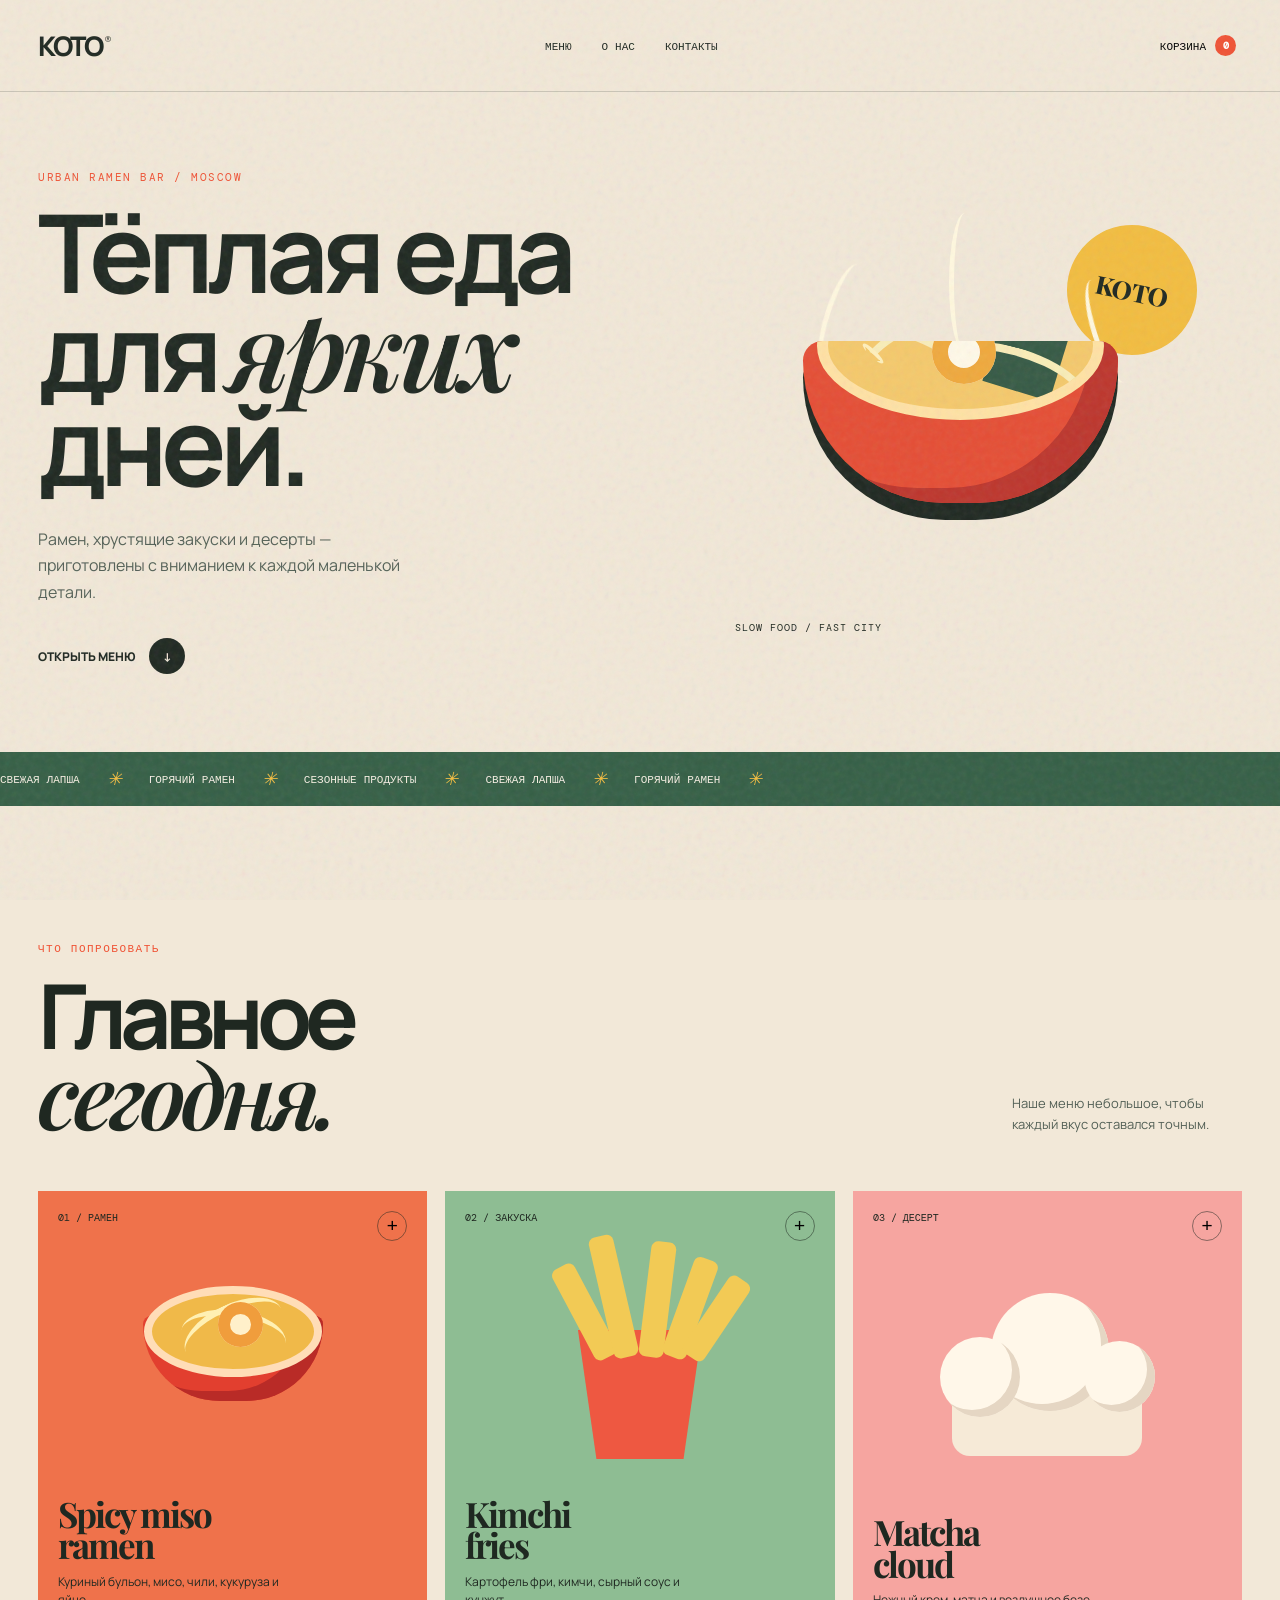
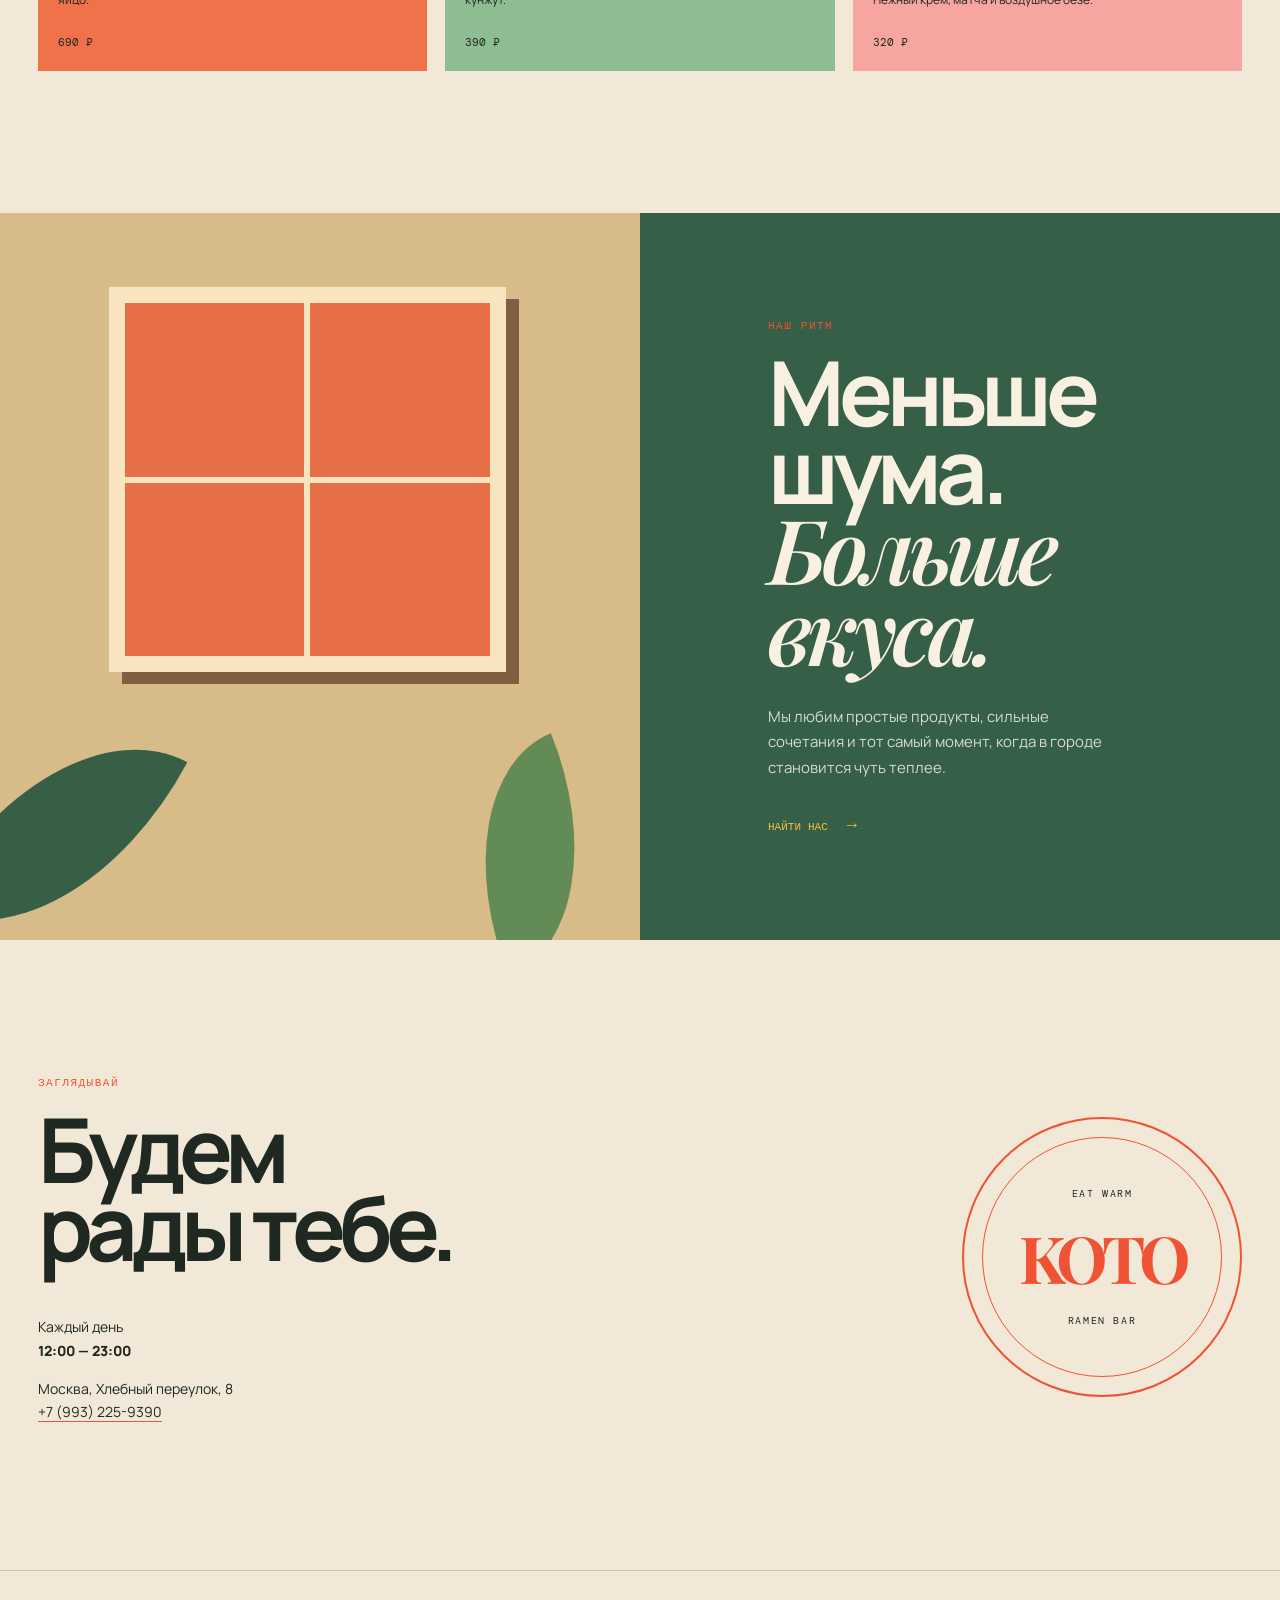
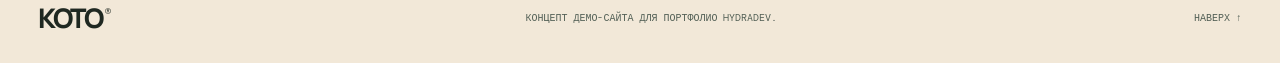
==== demos/koto/index.html @ 0deb69d4 "Add KOTO ramen bar demo site" ====
<!doctype html>
<html lang="ru">
<head>
  <meta charset="utf-8">
  <meta name="viewport" content="width=device-width, initial-scale=1">
  <meta name="description" content="KOTO — концепт сайта городского рамен-бара.">
  <meta name="theme-color" content="#f2e8d8">
  <title>KOTO — ramen for bright days</title>
  <link rel="preconnect" href="https://fonts.googleapis.com">
  <link rel="preconnect" href="https://fonts.gstatic.com" crossorigin>
  <link href="https://fonts.googleapis.com/css2?family=DM+Mono:wght@400;500&family=Manrope:wght@500;600;700;800&family=Playfair+Display:ital,wght@0,600;0,700;1,600;1,700&display=swap" rel="stylesheet">
  <link rel="stylesheet" href="styles.css">
</head>
<body>
  <div class="grain" aria-hidden="true"></div>
  <header class="header page-width">
    <a class="logo" href="#top" aria-label="KOTO, на главную">KOTO<span>®</span></a>
    <nav><a href="#menu">Меню</a><a href="#about">О нас</a><a href="#visit">Контакты</a></nav>
    <button class="bag" type="button" id="bagButton" aria-label="Добавить блюдо в корзину"><span>Корзина</span><b id="cartCount">0</b></button>
  </header>

  <main id="top">
    <section class="hero page-width">
      <div class="hero-copy reveal"><p class="kicker">Urban ramen bar / Moscow</p><h1>Тёплая еда<br>для <em>ярких</em><br>дней.</h1><p class="hero-text">Рамен, хрустящие закуски и десерты — приготовлены с вниманием к каждой маленькой детали.</p><a class="round-link" href="#menu">Открыть меню <span>↓</span></a></div>
      <div class="hero-art reveal delay-one" aria-label="Иллюстрация миски рамена" role="img">
        <div class="sun">KOTO</div><div class="steam steam-a"></div><div class="steam steam-b"></div><div class="steam steam-c"></div>
        <div class="bowl"><div class="broth"><i class="egg"></i><i class="nori"></i><i class="onion o1"></i><i class="onion o2"></i><i class="noodle n1"></i><i class="noodle n2"></i><i class="noodle n3"></i></div></div><p>slow food / fast city</p>
      </div>
    </section>

    <section class="marquee" aria-label="Наши особенности"><div><span>свежая лапша</span><i>✳</i><span>горячий рамен</span><i>✳</i><span>сезонные продукты</span><i>✳</i><span>свежая лапша</span><i>✳</i><span>горячий рамен</span><i>✳</i></div></section>

    <section class="menu-section page-width" id="menu"><div class="section-top reveal"><div><p class="kicker">Что попробовать</p><h2>Главное<br><em>сегодня.</em></h2></div><p>Наше меню небольшое, чтобы каждый вкус оставался точным.</p></div>
      <div class="cards">
        <article class="dish-card card-orange reveal"><div class="dish-head"><span>01 / рамен</span><button type="button" class="add" data-dish="Spicy miso ramen">+</button></div><div class="dish-illustration ramen-icon"><i></i><i></i><i></i></div><div class="dish-info"><h3>Spicy miso<br>ramen</h3><p>Куриный бульон, мисо, чили, кукуруза и яйцо.</p><b>690 ₽</b></div></article>
        <article class="dish-card card-green reveal delay-one"><div class="dish-head"><span>02 / закуска</span><button type="button" class="add" data-dish="Kimchi fries">+</button></div><div class="dish-illustration fries-icon"><i></i><i></i><i></i><i></i><i></i></div><div class="dish-info"><h3>Kimchi<br>fries</h3><p>Картофель фри, кимчи, сырный соус и кунжут.</p><b>390 ₽</b></div></article>
        <article class="dish-card card-pink reveal delay-two"><div class="dish-head"><span>03 / десерт</span><button type="button" class="add" data-dish="Matcha cloud">+</button></div><div class="dish-illustration cloud-icon"><i></i><i></i><i></i></div><div class="dish-info"><h3>Matcha<br>cloud</h3><p>Нежный крем, матча и воздушное безе.</p><b>320 ₽</b></div></article>
      </div>
    </section>

    <section class="story" id="about"><div class="story-image"><div class="window"><span></span><span></span><span></span><span></span></div><div class="plant plant-one"></div><div class="plant plant-two"></div></div><div class="story-copy reveal"><p class="kicker">Наш ритм</p><h2>Меньше<br>шума.<br><em>Больше вкуса.</em></h2><p>Мы любим простые продукты, сильные сочетания и тот самый момент, когда в городе становится чуть теплее.</p><a href="#visit" class="text-link">Найти нас <span>→</span></a></div></section>

    <section class="visit page-width" id="visit"><div class="visit-copy reveal"><p class="kicker">Заглядывай</p><h2>Будем<br>рады тебе.</h2><p>Каждый день<br><strong>12:00 — 23:00</strong></p><p>Москва, Хлебный переулок, 8<br><a href="tel:+79932259390">+7 (993) 225-9390</a></p></div><div class="visit-stamp reveal delay-one"><div><span>eat warm</span><b>KOTO</b><span>ramen bar</span></div></div></section>
  </main>
  <footer class="page-width"><a class="logo" href="#top">KOTO<span>®</span></a><p>Концепт демо-сайта для портфолио HydraDev.</p><a href="#top">наверх ↑</a></footer>
  <div class="toast" id="toast" role="status">Добавлено: <span></span></div>
  <script src="script.js"></script>
</body>
</html>
---- demos/koto/styles.css ----
:root{--cream:#f2e8d8;--ink:#1f2821;--red:#f05234;--green:#355f46;--pink:#f6a5a0;--yellow:#f3bd40;--line:#1f282130}*{box-sizing:border-box}html{scroll-behavior:smooth}body{margin:0;background:var(--cream);color:var(--ink);font-family:Manrope,Arial,sans-serif}.grain{position:fixed;z-index:10;inset:0;pointer-events:none;opacity:.09;background-image:url("data:image/svg+xml,%3Csvg viewBox='0 0 180 180' xmlns='http://www.w3.org/2000/svg'%3E%3Cfilter id='n'%3E%3CfeTurbulence type='fractalNoise' baseFrequency='.8' numOctaves='4' stitchTiles='stitch'/%3E%3C/filter%3E%3Crect width='100%25' height='100%25' filter='url(%23n)'/%3E%3C/svg%3E")}a{color:inherit;text-decoration:none}.page-width{max-width:1280px;margin:auto;padding-left:38px;padding-right:38px}.header{height:92px;display:flex;align-items:center;justify-content:space-between;border-bottom:1px solid var(--line)}.logo{font:800 27px/1 Manrope;letter-spacing:-2px}.logo span{font:10px 'DM Mono',monospace;vertical-align:top;margin-left:3px}.header nav{display:flex;gap:30px;font:11px 'DM Mono',monospace;text-transform:uppercase}.header nav a{position:relative}.header nav a:after{content:"";position:absolute;left:0;bottom:-5px;width:0;height:1px;background:var(--red);transition:width .25s}.header nav a:hover:after{width:100%}.bag{display:flex;gap:9px;align-items:center;border:0;background:none;font:11px 'DM Mono',monospace;text-transform:uppercase;cursor:pointer}.bag b{display:grid;place-items:center;background:var(--red);width:21px;height:21px;border-radius:50%;color:#fff;font-size:10px}.hero{min-height:660px;display:grid;grid-template-columns:1.04fr .96fr;align-items:center;gap:30px}.kicker{margin:0 0 21px;color:var(--red);font:11px 'DM Mono',monospace;letter-spacing:1.5px;text-transform:uppercase}.hero h1,.section-top h2,.story h2,.visit h2{margin:0;font-size:clamp(60px,8.5vw,118px);line-height:.87;letter-spacing:-7px}.hero h1 em,.section-top h2 em,.story h2 em{font-family:'Playfair Display',serif;font-weight:600;letter-spacing:-5px}.hero-text{max-width:390px;margin:33px 0;color:#536056;font-size:16px;line-height:1.65}.round-link{display:inline-flex;align-items:center;gap:14px;font-size:12px;font-weight:800;text-transform:uppercase}.round-link span{display:grid;place-items:center;width:36px;height:36px;background:var(--ink);color:var(--cream);border-radius:50%;transition:transform .3s}.round-link:hover span{transform:translateY(5px)}.hero-art{height:485px;position:relative;display:grid;place-items:center}.sun{position:absolute;top:45px;right:8%;width:130px;height:130px;border-radius:50%;display:grid;place-items:center;background:var(--yellow);font:800 25px 'Playfair Display',serif;transform:rotate(12deg)}.bowl{position:relative;z-index:2;width:315px;height:162px;border-radius:22px 22px 160px 160px;background:#e54e35;box-shadow:inset -28px -15px #bd362d,0 17px 0 #1f2821;overflow:hidden}.broth{position:absolute;left:14px;top:-69px;width:287px;height:148px;border-radius:50%;background:#f5c96c;border:11px solid #ffe2a5;overflow:hidden}.egg{position:absolute;z-index:3;width:64px;height:64px;top:37px;left:104px;background:#fff9e8;border-radius:50%;box-shadow:inset 0 0 0 16px #f0a93d}.nori{position:absolute;width:70px;height:90px;top:20px;right:29px;background:#365a45;transform:rotate(17deg)}.onion{position:absolute;z-index:4;width:28px;height:7px;border:4px solid #fff0bd;border-bottom:0;border-radius:50%;transform:rotate(-28deg)}.o1{top:32px;left:53px}.o2{top:67px;left:31px;transform:rotate(44deg)}.noodle{position:absolute;width:180px;height:90px;border:8px solid #f9edb8;border-color:#f9edb8 transparent transparent transparent;border-radius:50%;transform:rotate(16deg)}.n1{top:43px;left:-29px}.n2{top:30px;left:28px;transform:rotate(-16deg)}.n3{top:63px;left:87px;transform:rotate(15deg)}.steam{position:absolute;z-index:1;width:32px;height:108px;border-left:5px solid #fff8df;border-radius:50%;filter:blur(.2px);animation:steam 3.5s ease-in-out infinite}.steam-a{left:26%;top:17%;transform:rotate(18deg)}.steam-b{left:48%;top:7%;height:140px;animation-delay:-1.3s}.steam-c{right:21%;top:20%;transform:rotate(-18deg);animation-delay:-2.1s}.hero-art>p{position:absolute;bottom:21px;left:10%;font:10px 'DM Mono',monospace;text-transform:uppercase;letter-spacing:1px}.marquee{overflow:hidden;background:var(--green);color:#f7f0e4;padding:15px 0;font:11px 'DM Mono',monospace;text-transform:uppercase;white-space:nowrap}.marquee div{display:inline-flex;align-items:center;gap:27px;min-width:max-content;animation:marquee 20s linear infinite}.marquee i{color:var(--yellow);font-size:18px}.menu-section{padding-top:135px;padding-bottom:142px}.section-top{display:flex;justify-content:space-between;align-items:end;margin-bottom:56px}.section-top h2{font-size:clamp(55px,7vw,96px)}.section-top>p{width:230px;margin:0;color:#536056;font-size:13px;line-height:1.6}.cards{display:grid;grid-template-columns:repeat(3,1fr);gap:18px}.dish-card{min-height:480px;padding:20px;display:flex;flex-direction:column;overflow:hidden}.dish-head{display:flex;justify-content:space-between;font:10px 'DM Mono',monospace;text-transform:uppercase}.add{width:30px;height:30px;border:1px solid #1f282180;background:transparent;border-radius:50%;font-size:19px;line-height:1;cursor:pointer;transition:.25s}.add:hover{background:var(--ink);color:var(--cream);transform:rotate(90deg)}.card-orange{background:#ef724b}.card-green{background:#8ebd93}.card-pink{background:var(--pink)}.dish-illustration{height:225px;position:relative;margin:15px 0 5px}.ramen-icon:before{content:"";position:absolute;left:50%;top:60px;width:180px;height:85px;border-radius:10px 10px 95px 95px;background:#e23f2f;box-shadow:inset -18px -10px #b92b27;transform:translateX(-50%)}.ramen-icon:after{content:"";position:absolute;left:50%;top:30px;width:162px;height:75px;border:8px solid #ffddb7;border-radius:50%;background:#f0b949;transform:translateX(-50%)}.ramen-icon i{position:absolute;z-index:1;top:54px;left:calc(50% - 52px);width:105px;height:53px;border-top:6px solid #fff0b3;border-radius:50%;transform:rotate(var(--r))}.ramen-icon i:nth-child(1){--r:7deg}.ramen-icon i:nth-child(2){--r:-25deg;top:48px}.ramen-icon i:nth-child(3){width:45px;height:45px;top:46px;left:calc(50% - 15px);border:0;border-radius:50%;background:#fff0ca;box-shadow:inset 0 0 0 12px #f09d3c}.fries-icon:before{content:"";position:absolute;bottom:22px;left:50%;width:132px;height:129px;background:#ee5841;clip-path:polygon(3% 0,97% 0,83% 100%,17% 100%);transform:translateX(-50%)}.fries-icon i{position:absolute;bottom:124px;left:calc(50% - 12px);width:25px;height:110px;background:#f2ca55;border-radius:7px;transform:rotate(var(--r));transform-origin:bottom}.fries-icon i:nth-child(1){--r:-28deg;left:calc(50% - 44px);height:102px}.fries-icon i:nth-child(2){--r:-13deg;left:calc(50% - 25px);height:124px}.fries-icon i:nth-child(3){--r:7deg;left:calc(50% - 2px);height:116px}.fries-icon i:nth-child(4){--r:20deg;left:calc(50% + 20px);height:104px}.fries-icon i:nth-child(5){--r:34deg;left:calc(50% + 38px);height:93px}.cloud-icon:before{content:"";position:absolute;left:50%;bottom:25px;width:190px;height:103px;background:#f6ead7;border-radius:50% 50% 18px 18px;transform:translateX(-50%)}.cloud-icon i{position:absolute;border-radius:50%;background:#fff7e9;box-shadow:inset -8px -7px #e5d6c3}.cloud-icon i:nth-child(1){width:118px;height:118px;left:calc(50% - 56px);top:37px}.cloud-icon i:nth-child(2){width:80px;height:80px;left:calc(50% - 107px);top:81px}.cloud-icon i:nth-child(3){width:71px;height:71px;left:calc(50% + 37px);top:85px}.dish-info{margin-top:auto}.dish-info h3{margin:0 0 12px;font:700 35px/.9 'Playfair Display',serif;letter-spacing:-2px}.dish-info p{margin:0 0 19px;max-width:250px;font-size:12px;line-height:1.55}.dish-info b{font:11px 'DM Mono',monospace}.story{display:grid;grid-template-columns:1fr 1fr;background:var(--green);color:#f8f0e1}.story-image{min-height:615px;position:relative;background:#d7bb88;overflow:hidden}.window{position:absolute;top:74px;left:17%;width:62%;height:53%;border:13px solid #f8e5bf;background:#e76f48;box-shadow:13px 12px 0 #815e41;display:grid;grid-template-columns:1fr 1fr;grid-template-rows:1fr 1fr}.window span{border:3px solid #f8e5bf}.plant{position:absolute;bottom:-20px;width:160px;height:250px;background:#365f45;border-radius:100% 0 100% 0;transform:rotate(28deg)}.plant-one{left:-22px}.plant-two{right:7%;height:210px;width:130px;transform:rotate(-22deg);background:#628b56}.story-copy{padding:105px max(38px,10vw);display:flex;flex-direction:column;justify-content:center}.story-copy h2{font-size:clamp(55px,7vw,100px);letter-spacing:-6px}.story-copy>p:not(.kicker){max-width:350px;margin:33px 0;color:#d5dccf;font-size:15px;line-height:1.7}.text-link{font:11px 'DM Mono',monospace;text-transform:uppercase;color:var(--yellow)}.text-link span{margin-left:12px;font-size:17px}.visit{padding-top:135px;padding-bottom:132px;display:flex;justify-content:space-between;align-items:center}.visit h2{font-size:clamp(55px,7vw,100px);margin-bottom:49px}.visit-copy>p:not(.kicker){font-size:14px;line-height:1.7}.visit-copy strong{font-weight:800}.visit-copy a{text-decoration:underline;text-decoration-color:var(--red);text-underline-offset:4px}.visit-stamp{width:280px;height:280px;border:2px solid var(--red);border-radius:50%;padding:18px;animation:rotate 25s linear infinite}.visit-stamp>div{width:100%;height:100%;border:1px solid var(--red);border-radius:50%;display:flex;align-items:center;justify-content:center;flex-direction:column;gap:14px}.visit-stamp span{font:10px 'DM Mono',monospace;text-transform:uppercase;letter-spacing:1.6px}.visit-stamp b{font:700 65px 'Playfair Display',serif;letter-spacing:-6px;color:var(--red)}footer{border-top:1px solid var(--line);min-height:93px;display:flex;justify-content:space-between;align-items:center}footer p,footer>a:last-child{font:10px 'DM Mono',monospace;text-transform:uppercase;color:#536056}.toast{position:fixed;z-index:20;right:25px;bottom:25px;padding:14px 17px;background:var(--ink);color:#f8f0e1;font:11px 'DM Mono',monospace;text-transform:uppercase;transform:translateY(100px);opacity:0;transition:.35s}.toast.show{transform:translateY(0);opacity:1}@keyframes steam{50%{transform:translateY(-22px) rotate(-8deg);opacity:.42}}@keyframes marquee{to{transform:translateX(-40%)}}@keyframes rotate{to{transform:rotate(360deg)}}.reveal{opacity:0;transform:translateY(25px);transition:opacity .7s ease,transform .7s ease}.reveal.visible{opacity:1;transform:none}.delay-one{transition-delay:.14s}.delay-two{transition-delay:.28s}@media(max-width:760px){.page-width{padding-left:20px;padding-right:20px}.header{height:auto;padding-top:22px;padding-bottom:22px}.header nav{display:none}.hero{min-height:auto;display:block;padding-top:82px;padding-bottom:58px}.hero h1,.section-top h2,.story h2,.visit h2{letter-spacing:-4px}.hero-art{height:370px;margin-top:27px}.sun{right:1%;top:16px}.bowl{transform:scale(.83)}.hero-art>p{left:6%;bottom:3px}.menu-section{padding-top:87px;padding-bottom:89px}.section-top{display:block;margin-bottom:38px}.section-top>p{margin-top:22px}.cards{grid-template-columns:1fr}.dish-card{min-height:410px}.story{grid-template-columns:1fr}.story-image{min-height:380px}.story-copy{padding:76px 20px 87px}.visit{padding-top:88px;padding-bottom:90px;display:block}.visit-stamp{margin:65px auto 0;width:225px;height:225px}.visit-stamp b{font-size:55px}footer{padding-top:22px;padding-bottom:22px;display:grid;gap:15px}.toast{right:16px;bottom:16px}}
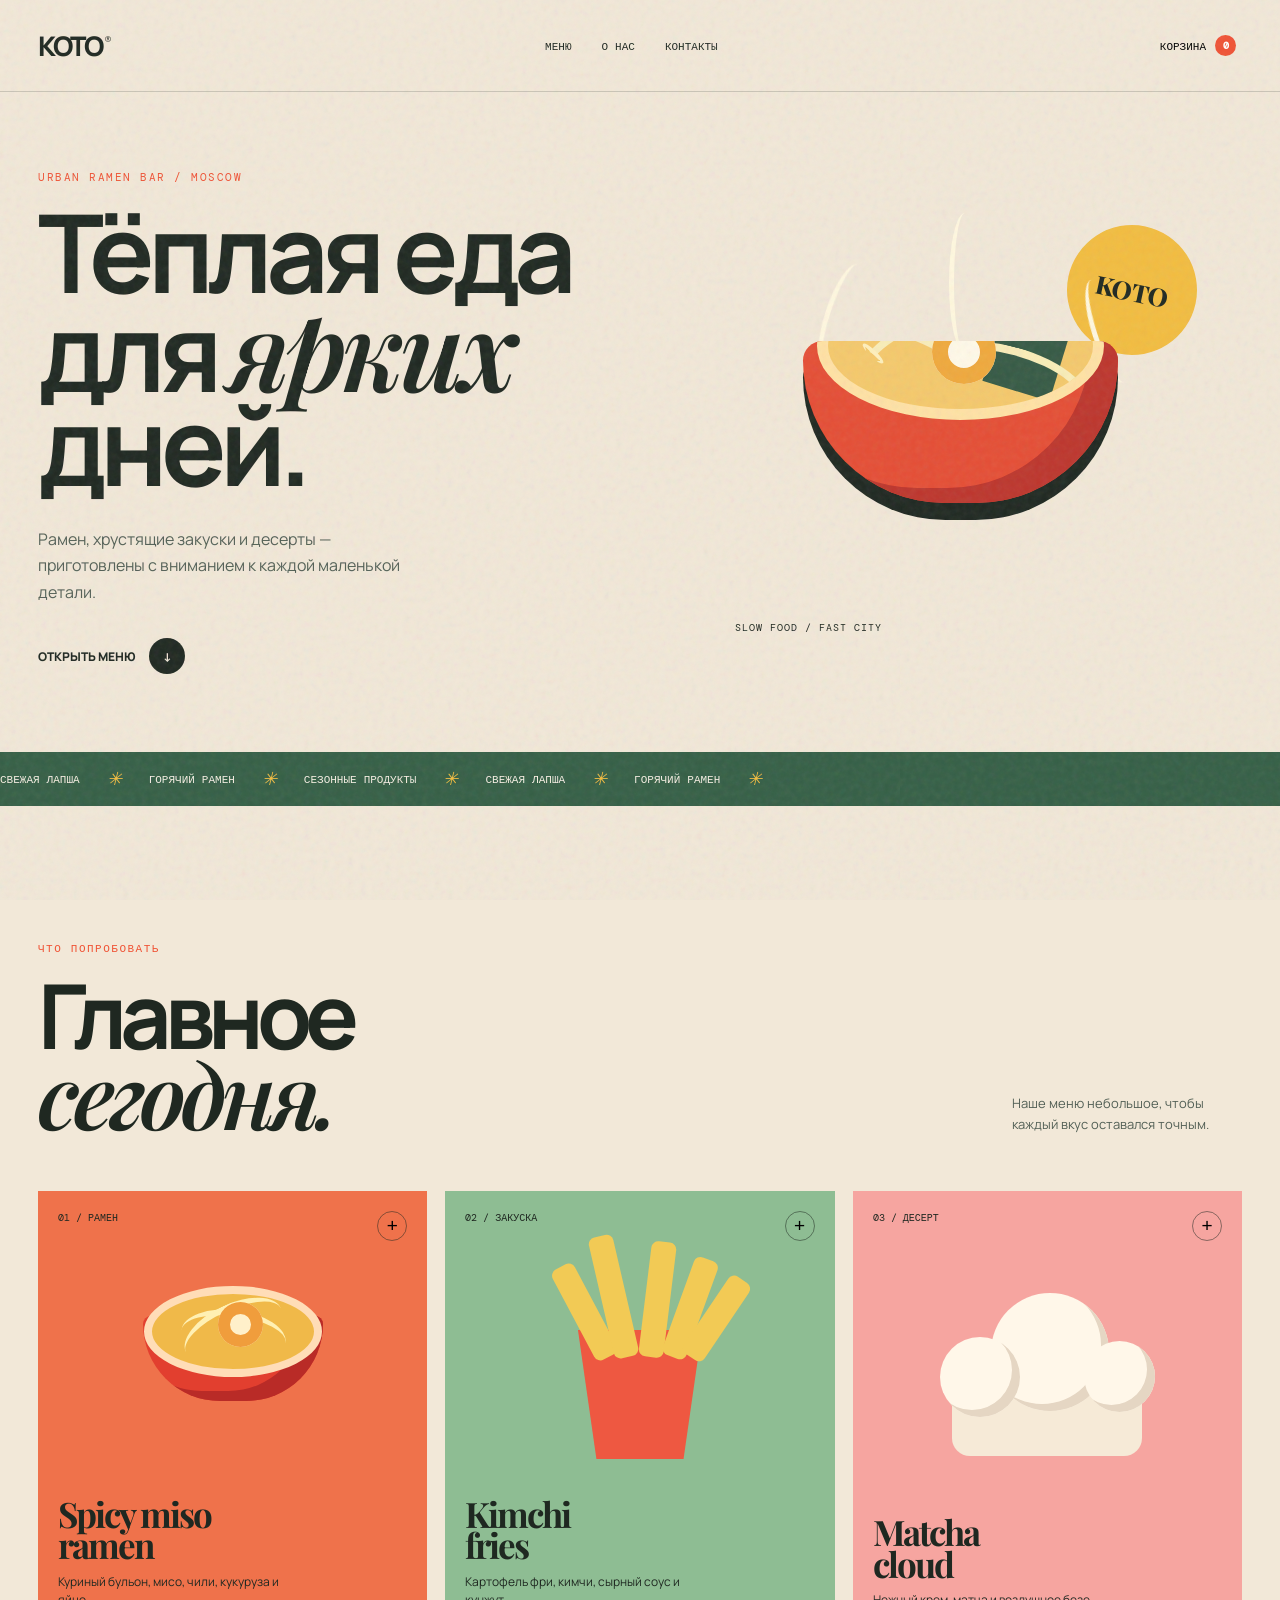
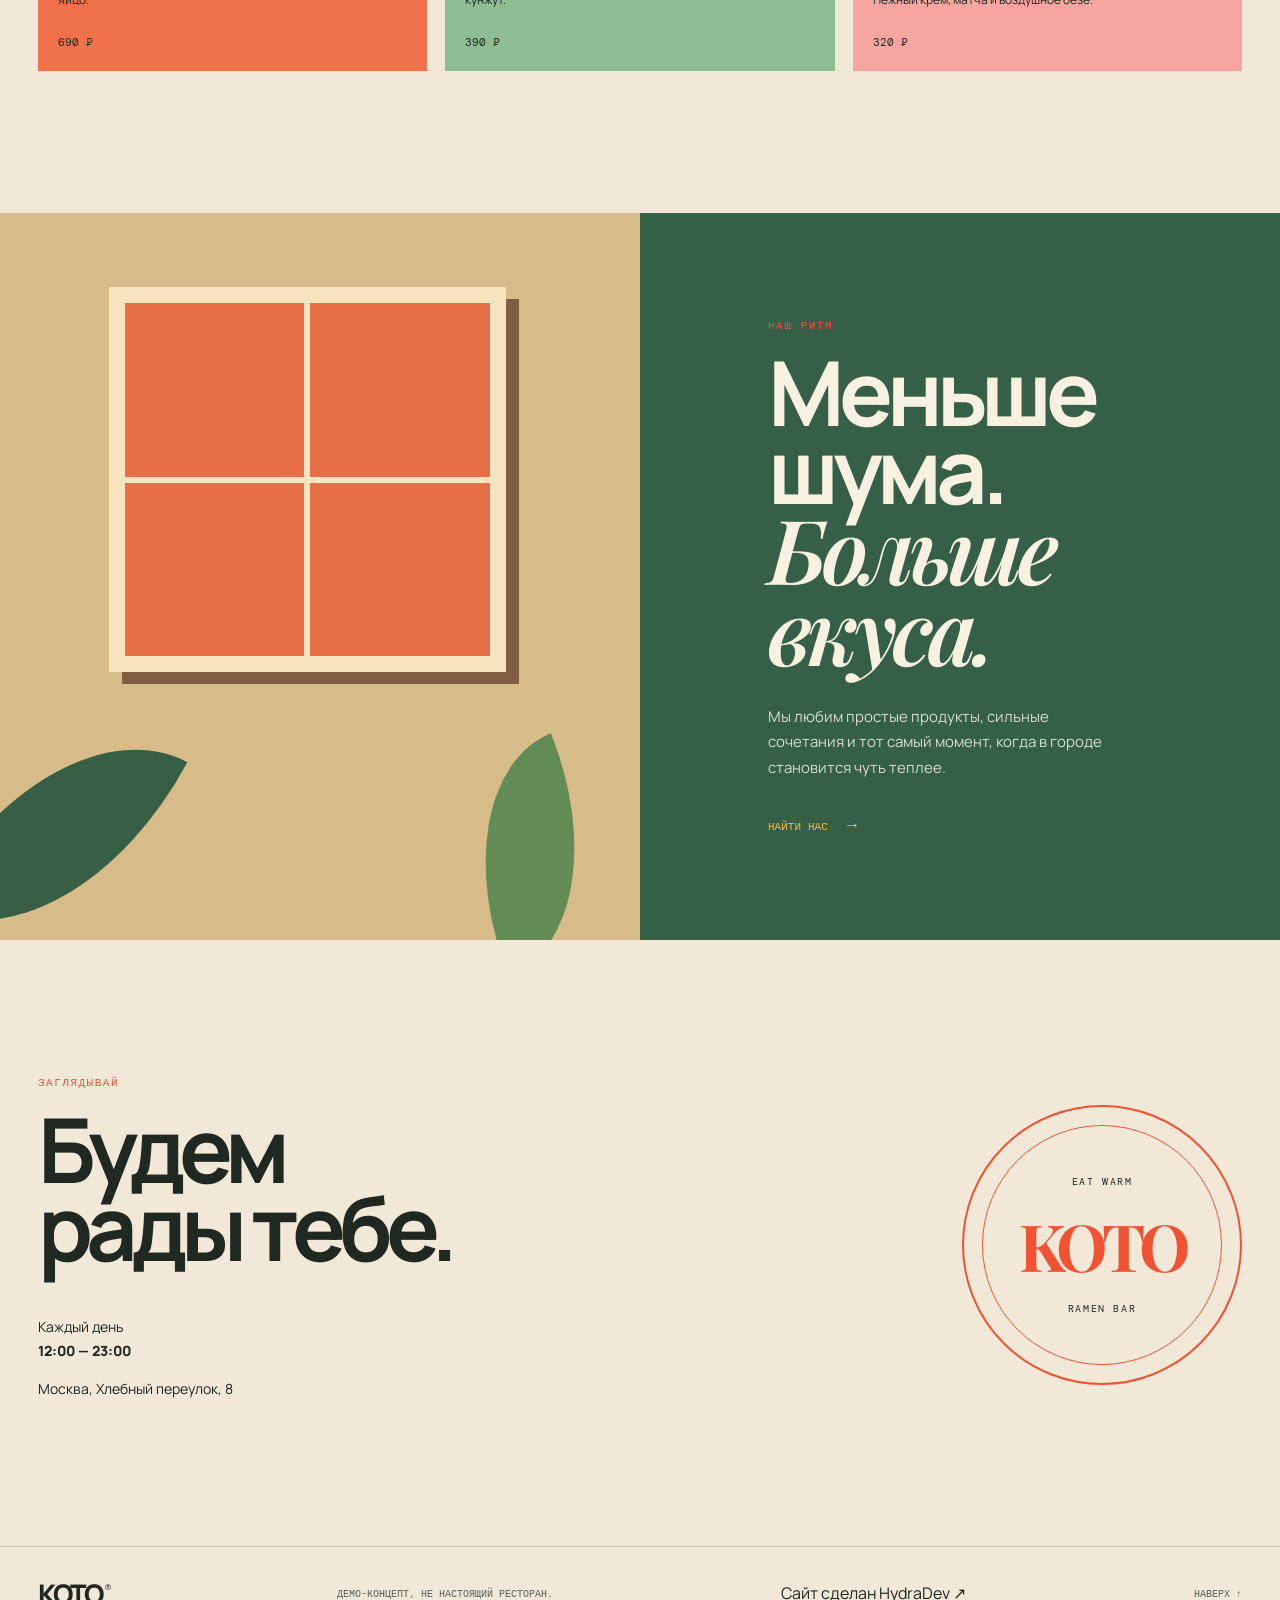
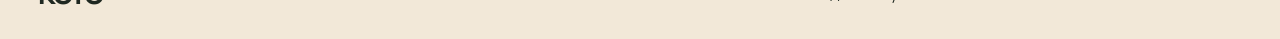
==== commit 8a71d934: "Clarify KOTO demo and link to HydraDev" ====
--- a/demos/koto/index.html
+++ b/demos/koto/index.html
@@ -40,9 +40,9 @@
 
     <section class="story" id="about"><div class="story-image"><div class="window"><span></span><span></span><span></span><span></span></div><div class="plant plant-one"></div><div class="plant plant-two"></div></div><div class="story-copy reveal"><p class="kicker">Наш ритм</p><h2>Меньше<br>шума.<br><em>Больше вкуса.</em></h2><p>Мы любим простые продукты, сильные сочетания и тот самый момент, когда в городе становится чуть теплее.</p><a href="#visit" class="text-link">Найти нас <span>→</span></a></div></section>
 
-    <section class="visit page-width" id="visit"><div class="visit-copy reveal"><p class="kicker">Заглядывай</p><h2>Будем<br>рады тебе.</h2><p>Каждый день<br><strong>12:00 — 23:00</strong></p><p>Москва, Хлебный переулок, 8<br><a href="tel:+79932259390">+7 (993) 225-9390</a></p></div><div class="visit-stamp reveal delay-one"><div><span>eat warm</span><b>KOTO</b><span>ramen bar</span></div></div></section>
+    <section class="visit page-width" id="visit"><div class="visit-copy reveal"><p class="kicker">Заглядывай</p><h2>Будем<br>рады тебе.</h2><p>Каждый день<br><strong>12:00 — 23:00</strong></p><p>Москва, Хлебный переулок, 8</p></div><div class="visit-stamp reveal delay-one"><div><span>eat warm</span><b>KOTO</b><span>ramen bar</span></div></div></section>
   </main>
-  <footer class="page-width"><a class="logo" href="#top">KOTO<span>®</span></a><p>Концепт демо-сайта для портфолио HydraDev.</p><a href="#top">наверх ↑</a></footer>
+  <footer class="page-width"><a class="logo" href="#top">KOTO<span>®</span></a><p>Демо-концепт, не настоящий ресторан.</p><a class="creator-link" href="../../">Сайт сделан HydraDev ↗</a><a href="#top">наверх ↑</a></footer>
   <div class="toast" id="toast" role="status">Добавлено: <span></span></div>
   <script src="script.js"></script>
 </body>
